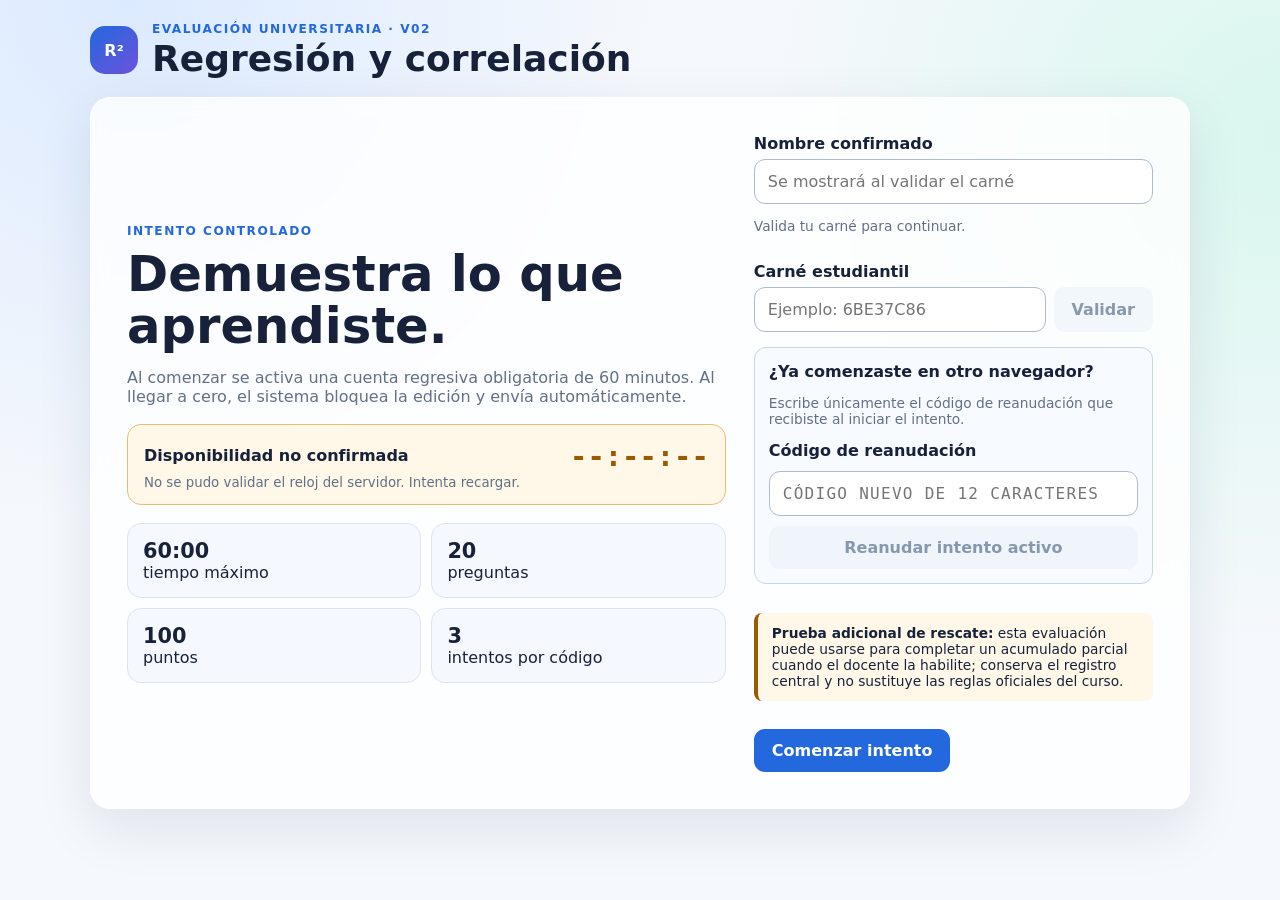
==== index.html @ c5fb9b07 "fix: render graph questions and synchronize navigation" ====
<!doctype html>
<html lang="es">
<head><meta charset="utf-8"><meta name="viewport" content="width=device-width,initial-scale=1"><meta name="color-scheme" content="light"><meta name="robots" content="noindex,nofollow"><title>Quiz · Regresión y correlación</title><link rel="stylesheet" href="css/app.css"><style>.availability{display:grid;grid-template-columns:1fr auto;gap:2px 14px;align-items:center;margin:18px 0;padding:14px 16px;border:1px solid #a9c7ff;border-radius:14px;background:#eef5ff}.availability span{font:800 clamp(1.2rem,4vw,1.8rem) ui-monospace,monospace;color:#2368dc;text-align:right}.availability small{grid-column:1/-1;color:#627087}.availability.closed{border-color:#e6bd73;background:#fff8e8}.availability.closed span{color:#9a5b00}</style></head>
<body><noscript><div class="noscript">La evaluación necesita JavaScript habilitado y conexión a internet.</div></noscript><main class="shell">
<header class="brand"><div class="brand-mark" aria-hidden="true">R²</div><div><p class="eyebrow">Evaluación universitaria · V02</p><h1>Regresión y correlación</h1></div></header>
<section id="startScreen" class="card hero" aria-labelledby="startTitle"><div><p class="eyebrow">Intento controlado</p><h2 id="startTitle">Demuestra lo que aprendiste.</h2><p class="muted">Al comenzar se activa una cuenta regresiva obligatoria de 60 minutos. Al llegar a cero, el sistema bloquea la edición y envía automáticamente.</p><div id="availabilityCard" class="availability" role="status" aria-live="polite"><strong id="availabilityLabel">Consultando disponibilidad</strong><span id="availabilityClock">--:--:--</span><small id="availabilityDetail">La hora se valida contra el servidor.</small></div><div class="facts"><div class="fact"><strong>60:00</strong>tiempo máximo</div><div class="fact"><strong>20</strong>preguntas</div><div class="fact"><strong>100</strong>puntos</div><div class="fact"><strong>3</strong>intentos por código</div></div></div>
<form id="startForm" class="form-grid" novalidate><div><label for="studentName">Nombre confirmado</label><input id="studentName" autocomplete="name" maxlength="120" readonly placeholder="Se mostrará al validar el carné"><p id="identityStatus" class="muted small" aria-live="polite">Valida tu carné para continuar.</p></div><div><label for="accessCode">Carné estudiantil</label><div class="inline-field"><input id="accessCode" autocomplete="one-time-code" autocapitalize="characters" maxlength="8" minlength="8" pattern="[0-9A-Fa-f]{8}" required placeholder="Ejemplo: 6BE37C86" title="Escribe los 8 caracteres de tu carné"><button id="validateCodeBtn" class="btn secondary" type="button">Validar</button></div></div>
<div class="resume-box"><strong>¿Ya comenzaste en otro navegador?</strong><p class="muted small">Escribe únicamente el código de reanudación que recibiste al iniciar el intento.</p><label for="resumeCode">Código de reanudación</label><input id="resumeCode" autocomplete="one-time-code" autocapitalize="characters" maxlength="24" minlength="12" pattern="[A-Fa-f0-9]{12,24}" placeholder="Código nuevo de 12 caracteres"><button id="resumeRemoteBtn" class="btn secondary" type="button">Reanudar intento activo</button></div>
<p class="notice small"><strong>Prueba adicional de rescate:</strong> esta evaluación puede usarse para completar un acumulado parcial cuando el docente la habilite; conserva el registro central y no sustituye las reglas oficiales del curso.</p><div id="configWarning" class="error hidden" role="alert">V02 aún no está conectada a Supabase. Consulta la guía de despliegue.</div><div id="startError" class="error hidden" role="alert"></div><div class="actions"><button id="startBtn" class="btn" type="submit">Comenzar intento</button><button id="resumeBtn" class="btn secondary hidden" type="button">Reanudar intento local</button></div></form></section>
<section id="quizScreen" class="hidden" aria-live="polite"><div class="quizbar no-print"><span id="counter" class="pill">Pregunta 1 de 20</span><div class="progress" aria-label="Progreso" role="progressbar" aria-valuemin="1" aria-valuemax="20" aria-valuenow="1"><span id="progressBar"></span></div><span id="timer" class="pill timer" aria-live="off">60:00</span></div><article class="card quiz-card"><div id="resumeCodeNotice" class="notice hidden" role="status"></div><div id="questionArea"></div><div class="nav-label"><span>Navegación</span><span class="muted small">Los círculos verdes están respondidos</span></div><div id="questionNav" class="question-nav" aria-label="Navegación de preguntas"></div><div class="actions"><button id="prevBtn" class="btn secondary">Anterior</button><button id="nextBtn" class="btn">Siguiente</button><button id="finishBtn" class="btn hidden">Finalizar y enviar</button></div><p id="saveStatus" class="muted small" aria-live="polite"></p><div id="submitError" class="error hidden" role="alert"></div></article></section>
<section id="resultScreen" class="card hidden" aria-labelledby="resultTitle"><p class="eyebrow">Registro confirmado</p><h2 id="resultTitle">Resultado del intento</h2><div id="resultArea"></div><div class="actions no-print"><button class="btn" onclick="window.print()">Imprimir</button><button id="newAttemptBtn" class="btn secondary">Usar otro intento</button></div></section></main>
<script src="js/config.js?v=20260925-05"></script><script src="js/quiz-core.js?v=20260925-05"></script><script src="js/supabase-api.js?v=20260925-05"></script><script src="js/app.js?v=20260925-05"></script></body></html>
---- css/app.css ----
:root{--navy:#12233f;--blue:#2368dc;--teal:#0a8d79;--ink:#17223a;--muted:#627087;--line:#dce4ef;--danger:#b42318;--warning:#9a5b00;--success:#087a55;--shadow:0 18px 55px #182c4b1a;--radius:20px}*{box-sizing:border-box}html{font-family:Inter,ui-sans-serif,system-ui,-apple-system,"Segoe UI",sans-serif;color:var(--ink);background:#f5f8fc}body{margin:0;min-height:100vh;background:radial-gradient(circle at 10% 0,#dceaff 0,transparent 36%),radial-gradient(circle at 100% 15%,#d9f7ee 0,transparent 34%),#f5f8fc}button,input{font:inherit}.shell{width:min(1100px,calc(100% - 28px));margin:auto;padding:22px 0 54px}.brand{display:flex;align-items:center;gap:14px;margin-bottom:18px}.brand-mark{width:48px;height:48px;border-radius:15px;display:grid;place-items:center;background:linear-gradient(140deg,var(--blue),#6e52dd);color:white;font-weight:900}.brand h1{font-size:clamp(1.45rem,4vw,2.25rem);line-height:1.08;margin:0}.eyebrow{font-size:.76rem;letter-spacing:.12em;text-transform:uppercase;font-weight:850;color:var(--blue);margin:0 0 4px}.muted{color:var(--muted)}.card{background:#fffc;border:1px solid #fff;border-radius:var(--radius);box-shadow:var(--shadow);padding:clamp(20px,4vw,36px);backdrop-filter:blur(8px)}.hero{display:grid;grid-template-columns:1.2fr .8fr;gap:28px;align-items:center}.hero h2{font-size:clamp(1.8rem,5vw,3.1rem);line-height:1.05;margin:.2em 0}.facts{display:grid;grid-template-columns:repeat(2,1fr);gap:10px}.fact{background:#f5f8ff;border:1px solid var(--line);border-radius:14px;padding:15px}.fact strong{font-size:1.3rem;display:block}.form-grid{display:grid;gap:15px}label{font-weight:750;display:block;margin-bottom:6px}input{width:100%;border:1px solid #aebbd0;border-radius:11px;padding:12px 13px;background:white;color:var(--ink)}input:focus,button:focus-visible{outline:3px solid #8ab4ff;outline-offset:2px}.btn{border:0;border-radius:11px;padding:12px 18px;font-weight:850;background:var(--blue);color:white;cursor:pointer}.inline-field{display:flex;gap:8px}.inline-field input{flex:1}.inline-field .btn{white-space:nowrap}.btn.secondary{background:#e9effa;color:#17345e}.btn:disabled{opacity:.5;cursor:not-allowed}.actions,.quizbar{display:flex;gap:10px;align-items:center;justify-content:space-between;flex-wrap:wrap}.hidden{display:none!important}.notice{padding:12px 14px;border-left:4px solid var(--warning);background:#fff8e8;border-radius:8px}.error{padding:12px 14px;border-left:4px solid var(--danger);background:#fff0ee;color:#7b241d;border-radius:8px}.success{padding:12px 14px;border-left:4px solid var(--success);background:#e9fbf4;border-radius:8px}.quizbar{position:sticky;top:0;z-index:5;padding:12px 0;background:#f5f8fceb}.pill{display:inline-flex;border-radius:99px;background:#e7efff;color:#16488f;padding:7px 12px;font-weight:850;font-size:.88rem}.timer{font-variant-numeric:tabular-nums}.timer.urgent{background:#fff0ee;color:var(--danger)}.progress{height:10px;min-width:170px;flex:1;background:#dce5f1;border-radius:99px;overflow:hidden}.progress>span{display:block;height:100%;background:linear-gradient(90deg,var(--blue),var(--teal))}.meta{display:flex;gap:8px;flex-wrap:wrap;margin-bottom:16px}.stem{font-size:1.2rem;font-weight:780}.options{display:grid;gap:10px;border:0;padding:0;margin:20px 0}.option{display:flex;gap:12px;align-items:flex-start;border:1px solid var(--line);padding:13px;border-radius:13px;background:#fafcff;font-weight:520}.option input{width:auto;margin-top:4px}.question-nav{display:flex;gap:8px;justify-content:center;flex-wrap:wrap;margin:20px 0}.dot{width:32px;height:32px;border:0;border-radius:50%;background:#e0e7f1;color:#263650;font-weight:800}.dot.done{background:#c7f0e3;color:#075b42}.dot.current{outline:3px solid #75a4f5}.score{font-size:clamp(3rem,12vw,6rem);line-height:1;font-weight:950;color:var(--blue)}.small{font-size:.86rem}.sr-only{position:absolute;width:1px;height:1px;overflow:hidden;clip:rect(0,0,0,0)}.noscript{margin:20px;padding:16px;background:#fff0ee}.resume-box{padding:14px;border:1px solid #c7d5ea;border-radius:12px;background:#f7faff}.resume-box input{font-family:ui-monospace,monospace;letter-spacing:.08em;text-transform:uppercase;margin:5px 0 10px}.resume-box .btn{width:100%}code{font-family:ui-monospace,monospace;letter-spacing:.08em}@media(max-width:760px){.hero{grid-template-columns:1fr}.shell{width:calc(100% - 16px);padding-top:12px}.card{padding:19px}.actions .btn{flex:1}.quizbar .progress{order:3;width:100%}}@media print{.quizbar,.brand{display:none!important}.shell{width:100%}.card{box-shadow:none}}.option:has(input:checked){border-color:var(--blue);background:#edf4ff}.toolbar{display:flex;gap:10px;align-items:center;justify-content:space-between;flex-wrap:wrap}.topic{display:grid;grid-template-columns:minmax(160px,1fr) 2fr auto;gap:10px;align-items:center;margin:12px 0}.bar{height:9px;background:#e1e8f2;border-radius:99px;overflow:hidden}.bar span{display:block;height:100%;background:var(--teal)}table{width:100%;border-collapse:collapse;background:white}th,td{text-align:left;border-bottom:1px solid var(--line);padding:10px;font-size:.91rem;vertical-align:top}th{background:#f1f5fb;position:sticky;top:0}.table-wrap{overflow:auto;max-height:56vh;border:1px solid var(--line);border-radius:13px}.status{font-weight:800}.status.completed{color:var(--success)}.status.exhausted,.status.timed_out{color:var(--warning)}dialog{border:0;border-radius:16px;box-shadow:0 22px 90px #0005;width:min(860px,calc(100% - 24px));max-height:90vh;overflow:auto}dialog::backdrop{background:#12233f99}.detail-grid{display:grid;grid-template-columns:repeat(3,1fr);gap:10px}.detail-grid div{background:#f4f7fb;padding:12px;border-radius:10px;overflow-wrap:anywhere}.btn.ghost{background:transparent;color:var(--ink);border:1px solid var(--line)}.btn.danger{background:#fff0ee;color:var(--danger);border:1px solid #ffc9c4}.spacer{height:12px}
/* Refined quiz navigation and question hierarchy */
.quiz-card{max-width:900px;margin:0 auto;padding:clamp(22px,4vw,42px)}
.question-heading{display:flex;align-items:flex-start;justify-content:space-between;gap:18px;margin:4px 0 10px}
.question-kicker{margin:0 0 7px;color:var(--blue);font-size:.78rem;letter-spacing:.1em;text-transform:uppercase;font-weight:900}
.question-title{margin:0;max-width:760px;font-size:clamp(1.15rem,2.5vw,1.55rem);line-height:1.3;letter-spacing:-.015em}
.question-points{flex:none;border-radius:999px;padding:8px 11px;background:#e7faf3;color:#087a55;font-weight:900;font-size:.82rem;white-space:nowrap}
.nav-label{display:flex;justify-content:space-between;align-items:center;margin-top:26px;margin-bottom:8px;font-size:.78rem;font-weight:850;text-transform:uppercase;letter-spacing:.08em;color:#4b5e78}
.question-nav{display:grid;grid-template-columns:repeat(10,34px);justify-content:center;padding:14px 4px 18px;margin:0 0 22px;border-top:1px solid #edf1f6;border-bottom:1px solid #edf1f6;gap:9px}
.dot{width:34px;height:34px;border:2px solid transparent;background:#edf1f6;color:#44536b;transition:transform .15s,background .15s,box-shadow .15s}.dot:hover{transform:translateY(-2px);background:#dfe8f7}.dot.done{background:#c8f2e4;color:#076247}.dot.current{background:var(--blue);color:#fff;outline:0;box-shadow:0 0 0 4px #dce9ff,0 5px 12px #2368dc33;transform:translateY(-1px)}
.progress{height:12px}.progress>span{transition:width .25s ease}.quizbar{gap:14px}
@media(max-width:760px){.question-heading{display:block}.question-points{display:inline-block;margin-top:12px}.nav-label{align-items:flex-start;gap:8px;flex-direction:column}.question-nav{grid-template-columns:repeat(5,32px);justify-content:center}.quizbar{padding:10px 0}.quiz-card{padding:20px 16px}.dot{width:32px;height:32px}}
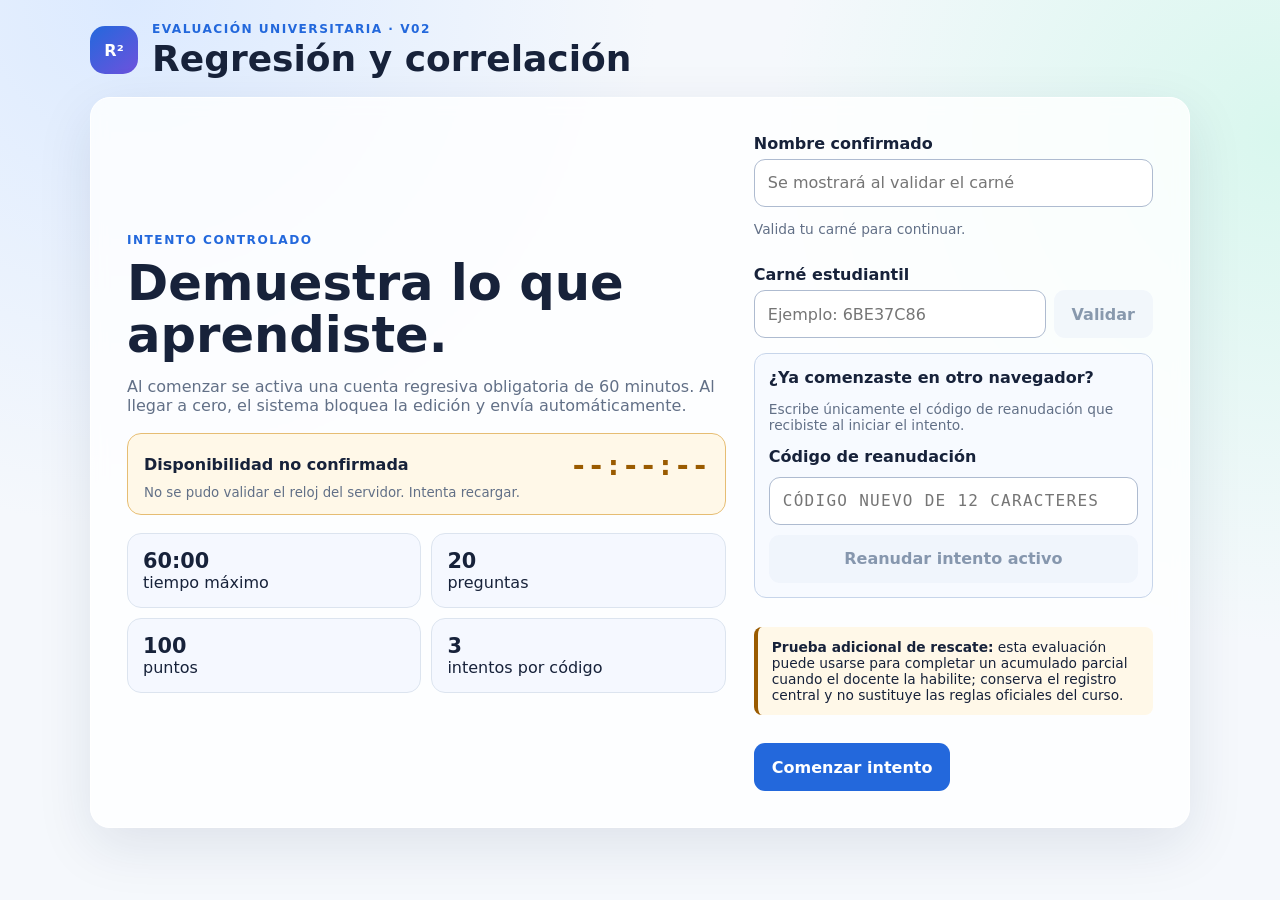
==== commit 8445a2bd: "Improve mobile quiz and interactive graphs" ====
--- a/index.html
+++ b/index.html
@@ -1,12 +1,12 @@
 <!doctype html>
 <html lang="es">
-<head><meta charset="utf-8"><meta name="viewport" content="width=device-width,initial-scale=1"><meta name="color-scheme" content="light"><meta name="robots" content="noindex,nofollow"><title>Quiz · Regresión y correlación</title><link rel="stylesheet" href="css/app.css"><style>.availability{display:grid;grid-template-columns:1fr auto;gap:2px 14px;align-items:center;margin:18px 0;padding:14px 16px;border:1px solid #a9c7ff;border-radius:14px;background:#eef5ff}.availability span{font:800 clamp(1.2rem,4vw,1.8rem) ui-monospace,monospace;color:#2368dc;text-align:right}.availability small{grid-column:1/-1;color:#627087}.availability.closed{border-color:#e6bd73;background:#fff8e8}.availability.closed span{color:#9a5b00}</style></head>
+<head><meta charset="utf-8"><meta name="viewport" content="width=device-width,initial-scale=1,viewport-fit=cover"><meta name="color-scheme" content="light"><meta name="robots" content="noindex,nofollow"><title>Quiz · Regresión y correlación</title><link rel="stylesheet" href="css/app.css?v=20260925-mobile"></head>
 <body><noscript><div class="noscript">La evaluación necesita JavaScript habilitado y conexión a internet.</div></noscript><main class="shell">
 <header class="brand"><div class="brand-mark" aria-hidden="true">R²</div><div><p class="eyebrow">Evaluación universitaria · V02</p><h1>Regresión y correlación</h1></div></header>
 <section id="startScreen" class="card hero" aria-labelledby="startTitle"><div><p class="eyebrow">Intento controlado</p><h2 id="startTitle">Demuestra lo que aprendiste.</h2><p class="muted">Al comenzar se activa una cuenta regresiva obligatoria de 60 minutos. Al llegar a cero, el sistema bloquea la edición y envía automáticamente.</p><div id="availabilityCard" class="availability" role="status" aria-live="polite"><strong id="availabilityLabel">Consultando disponibilidad</strong><span id="availabilityClock">--:--:--</span><small id="availabilityDetail">La hora se valida contra el servidor.</small></div><div class="facts"><div class="fact"><strong>60:00</strong>tiempo máximo</div><div class="fact"><strong>20</strong>preguntas</div><div class="fact"><strong>100</strong>puntos</div><div class="fact"><strong>3</strong>intentos por código</div></div></div>
 <form id="startForm" class="form-grid" novalidate><div><label for="studentName">Nombre confirmado</label><input id="studentName" autocomplete="name" maxlength="120" readonly placeholder="Se mostrará al validar el carné"><p id="identityStatus" class="muted small" aria-live="polite">Valida tu carné para continuar.</p></div><div><label for="accessCode">Carné estudiantil</label><div class="inline-field"><input id="accessCode" autocomplete="one-time-code" autocapitalize="characters" maxlength="8" minlength="8" pattern="[0-9A-Fa-f]{8}" required placeholder="Ejemplo: 6BE37C86" title="Escribe los 8 caracteres de tu carné"><button id="validateCodeBtn" class="btn secondary" type="button">Validar</button></div></div>
 <div class="resume-box"><strong>¿Ya comenzaste en otro navegador?</strong><p class="muted small">Escribe únicamente el código de reanudación que recibiste al iniciar el intento.</p><label for="resumeCode">Código de reanudación</label><input id="resumeCode" autocomplete="one-time-code" autocapitalize="characters" maxlength="24" minlength="12" pattern="[A-Fa-f0-9]{12,24}" placeholder="Código nuevo de 12 caracteres"><button id="resumeRemoteBtn" class="btn secondary" type="button">Reanudar intento activo</button></div>
 <p class="notice small"><strong>Prueba adicional de rescate:</strong> esta evaluación puede usarse para completar un acumulado parcial cuando el docente la habilite; conserva el registro central y no sustituye las reglas oficiales del curso.</p><div id="configWarning" class="error hidden" role="alert">V02 aún no está conectada a Supabase. Consulta la guía de despliegue.</div><div id="startError" class="error hidden" role="alert"></div><div class="actions"><button id="startBtn" class="btn" type="submit">Comenzar intento</button><button id="resumeBtn" class="btn secondary hidden" type="button">Reanudar intento local</button></div></form></section>
-<section id="quizScreen" class="hidden" aria-live="polite"><div class="quizbar no-print"><span id="counter" class="pill">Pregunta 1 de 20</span><div class="progress" aria-label="Progreso" role="progressbar" aria-valuemin="1" aria-valuemax="20" aria-valuenow="1"><span id="progressBar"></span></div><span id="timer" class="pill timer" aria-live="off">60:00</span></div><article class="card quiz-card"><div id="resumeCodeNotice" class="notice hidden" role="status"></div><div id="questionArea"></div><div class="nav-label"><span>Navegación</span><span class="muted small">Los círculos verdes están respondidos</span></div><div id="questionNav" class="question-nav" aria-label="Navegación de preguntas"></div><div class="actions"><button id="prevBtn" class="btn secondary">Anterior</button><button id="nextBtn" class="btn">Siguiente</button><button id="finishBtn" class="btn hidden">Finalizar y enviar</button></div><p id="saveStatus" class="muted small" aria-live="polite"></p><div id="submitError" class="error hidden" role="alert"></div></article></section>
+<section id="quizScreen" class="hidden" aria-live="polite"><div class="quizbar no-print"><span id="counter" class="pill">Pregunta 1 de 20</span><div id="quizProgress" class="progress" aria-label="Progreso del quiz" role="progressbar" aria-valuemin="1" aria-valuemax="20" aria-valuenow="1"><span id="progressBar"></span></div><span id="timer" class="pill timer" aria-label="Tiempo restante" aria-live="off">60:00</span></div><article class="card quiz-card"><div id="resumeCodeNotice" class="resume-notice hidden" role="status"></div><div id="questionArea"></div><div class="nav-label"><span>Ir a una pregunta</span><span class="muted small">Verde: respondida · Azul: actual</span></div><div id="questionNav" class="question-nav" aria-label="Navegación de las 20 preguntas"></div><div class="actions quiz-actions"><button id="prevBtn" class="btn secondary" type="button">Anterior</button><button id="nextBtn" class="btn" type="button">Siguiente</button><button id="finishBtn" class="btn hidden" type="button">Finalizar y enviar</button></div><p id="saveStatus" class="muted small save-status" aria-live="polite"></p><div id="submitError" class="error hidden" role="alert"></div></article></section>
 <section id="resultScreen" class="card hidden" aria-labelledby="resultTitle"><p class="eyebrow">Registro confirmado</p><h2 id="resultTitle">Resultado del intento</h2><div id="resultArea"></div><div class="actions no-print"><button class="btn" onclick="window.print()">Imprimir</button><button id="newAttemptBtn" class="btn secondary">Usar otro intento</button></div></section></main>
-<script src="js/config.js?v=20260925-05"></script><script src="js/quiz-core.js?v=20260925-05"></script><script src="js/supabase-api.js?v=20260925-05"></script><script src="js/app.js?v=20260925-05"></script></body></html>
+<script src="js/config.js?v=20260925-mobile"></script><script src="js/quiz-core.js?v=20260925-mobile"></script><script src="js/supabase-api.js?v=20260925-mobile"></script><script src="js/app.js?v=20260925-mobile"></script></body></html>
--- a/css/app.css
+++ b/css/app.css
@@ -9,4 +9,18 @@
 .question-nav{display:grid;grid-template-columns:repeat(10,34px);justify-content:center;padding:14px 4px 18px;margin:0 0 22px;border-top:1px solid #edf1f6;border-bottom:1px solid #edf1f6;gap:9px}
 .dot{width:34px;height:34px;border:2px solid transparent;background:#edf1f6;color:#44536b;transition:transform .15s,background .15s,box-shadow .15s}.dot:hover{transform:translateY(-2px);background:#dfe8f7}.dot.done{background:#c8f2e4;color:#076247}.dot.current{background:var(--blue);color:#fff;outline:0;box-shadow:0 0 0 4px #dce9ff,0 5px 12px #2368dc33;transform:translateY(-1px)}
 .progress{height:12px}.progress>span{transition:width .25s ease}.quizbar{gap:14px}
-@media(max-width:760px){.question-heading{display:block}.question-points{display:inline-block;margin-top:12px}.nav-label{align-items:flex-start;gap:8px;flex-direction:column}.question-nav{grid-template-columns:repeat(5,32px);justify-content:center}.quizbar{padding:10px 0}.quiz-card{padding:20px 16px}.dot{width:32px;height:32px}}
+@media(max-width:760px){.question-heading{display:block}.question-points{display:inline-block;margin-top:12px}.nav-label{align-items:flex-start;gap:8px;flex-direction:column}.question-nav{grid-template-columns:repeat(5,44px);justify-content:center}.quizbar{padding:10px 0}.quiz-card{padding:20px 16px}.dot{width:44px;height:44px}}
+
+/* Auditoría mobile-first 2026-09-25 */
+html{overflow-x:hidden;-webkit-text-size-adjust:100%}body{overflow-x:hidden}.shell{padding-left:env(safe-area-inset-left);padding-right:env(safe-area-inset-right)}
+button,.btn,input{min-height:48px}.btn{display:inline-flex;align-items:center;justify-content:center;line-height:1.2;touch-action:manipulation}.btn.small{min-height:44px;padding:9px 13px}.dot{width:44px;height:44px;min-width:44px;touch-action:manipulation}
+.availability{display:grid;grid-template-columns:minmax(0,1fr) auto;gap:3px 12px;align-items:center;margin:18px 0;padding:14px 16px;border:1px solid #a9c7ff;border-radius:14px;background:#eef5ff}.availability span{font:800 clamp(1.1rem,4vw,1.8rem) ui-monospace,monospace;color:var(--blue);text-align:right}.availability small{grid-column:1/-1;color:var(--muted)}.availability.closed{border-color:#e6bd73;background:#fff8e8}.availability.closed span{color:var(--warning)}
+.quizbar{max-width:900px;margin:0 auto;min-height:64px}.quizbar .pill{min-height:38px;align-items:center}.quiz-card{overflow:hidden}.question-title{overflow-wrap:anywhere}.meta{margin:14px 0 4px}.options{gap:12px;margin:18px 0 24px}.option{position:relative;min-height:56px;align-items:center;padding:14px 15px;cursor:pointer;touch-action:manipulation}.option input{flex:0 0 22px;width:22px;height:22px;min-height:22px;margin:0;accent-color:var(--blue)}.option span{line-height:1.35}.option:active{background:#edf4ff}
+.nav-label{margin-top:24px}.question-nav{grid-template-columns:repeat(10,44px);gap:8px;padding:14px 4px 18px}.quiz-actions{gap:12px}.quiz-actions .btn{min-width:132px}.save-status{min-height:1.25em;margin-bottom:0}
+.resume-notice{margin:0 0 18px;padding:9px 10px;border:1px solid #d7e2f2;border-radius:12px;background:#f6f9fd;color:#34445d}.resume-main{display:grid;grid-template-columns:minmax(0,1fr) auto auto;gap:8px;align-items:center}.resume-main code{font-size:.82rem;font-weight:800;letter-spacing:.05em;overflow-wrap:anywhere}.resume-help{font-size:.78rem;color:var(--muted)}
+.quiz-graph{width:100%;margin:18px 0 22px;padding:12px;border:1px solid #d7e2f2;border-radius:16px;background:#f8fbff}.svgbox{width:100%;aspect-ratio:520/300;min-width:0;border-radius:10px;overflow:hidden;background:#fff}.svgbox svg{display:block;width:100%;height:100%;max-width:100%}.grid-lines{stroke:#dce4ef;stroke-width:1}.axes{stroke:#26364d;stroke-width:2}.tick-labels{fill:#52627a;font-size:12px;text-anchor:middle}.tick-labels text:nth-last-child(-n+4){text-anchor:end}.axis-label{fill:#26364d;font-size:14px;font-weight:800}.fit-line{stroke:#155eef;stroke-width:4;stroke-linecap:round}.data-point{fill:#0b8f70;stroke:#fff;stroke-width:2}.quiz-graph figcaption{margin:8px 2px 14px;color:#34445d;font-size:.88rem;line-height:1.4}.graph-controls{display:grid;grid-template-columns:1fr 1fr;gap:12px}.graph-control{min-width:0;padding:10px 12px;border:1px solid var(--line);border-radius:12px;background:#fff}.control-label{display:flex;align-items:center;justify-content:space-between;gap:12px}.control-label label{margin:0;font-size:.9rem}.control-label output{min-width:3.2rem;padding:4px 7px;border-radius:8px;background:#e7efff;color:#16488f;text-align:center;font:800 .9rem ui-monospace,monospace}.graph-control input[type=range]{display:block;width:100%;height:44px;min-height:44px;margin:4px 0 0;padding:0;background:transparent;accent-color:var(--blue);cursor:pointer;touch-action:pan-y}.graph-control input[type=range]::-webkit-slider-thumb{width:24px;height:24px}.hint{margin:8px 2px 0;color:var(--muted);font-size:.78rem;line-height:1.35}
+@media(max-width:760px){.shell{width:100%;padding:10px 8px calc(36px + env(safe-area-inset-bottom))}.brand{margin:0 4px 14px;gap:10px}.brand-mark{width:44px;height:44px;border-radius:13px}.brand h1{font-size:clamp(1.25rem,6vw,1.7rem)}.brand .eyebrow{font-size:.68rem}.card{border-radius:18px;box-shadow:0 12px 34px #182c4b16}.quizbar{display:grid;grid-template-columns:minmax(0,1fr) auto;gap:8px 10px;padding:8px 4px 10px;background:#f5f8fcf2;backdrop-filter:blur(8px)}.quizbar .progress{grid-column:1/-1;grid-row:2;width:100%;min-width:0;height:9px;order:initial}.quizbar .timer{justify-self:end}.quiz-card{padding:18px 16px}.question-heading{margin-top:0}.question-title{font-size:1.12rem;line-height:1.35}.question-points{margin-top:10px;padding:6px 10px}.meta{gap:6px}.meta .pill{font-size:.78rem;padding:6px 10px}.question-nav{grid-template-columns:repeat(5,44px);gap:8px;justify-content:center}.quiz-actions{display:grid;grid-template-columns:1fr 1fr}.quiz-actions .btn{width:100%;min-width:0}.quiz-actions .btn:only-child,.quiz-actions #finishBtn:not(.hidden){grid-column:auto}.graph-controls{grid-template-columns:1fr}.resume-main{grid-template-columns:minmax(0,1fr) auto}.resume-main>span{grid-column:1/-1}.resume-help{display:inline}.resume-main .btn{min-width:72px}.availability{grid-template-columns:1fr;padding:12px}.availability span{text-align:left}.inline-field{display:grid;grid-template-columns:minmax(0,1fr) auto}.inline-field .btn{padding-inline:14px}.facts{gap:8px}.fact{padding:12px}.hero{gap:20px}}
+@media(max-width:359px){.shell{padding-left:6px;padding-right:6px}.quiz-card{padding:16px 12px}.question-nav{gap:6px}.nav-label .small{font-size:.76rem}.quiz-graph{padding:8px}.resume-help{display:none}.inline-field{grid-template-columns:1fr}.inline-field .btn{width:100%}.actions{display:grid;grid-template-columns:1fr}.actions .btn{width:100%}.quiz-actions{grid-template-columns:1fr 1fr}.quiz-actions .btn{width:auto}.availability{overflow-wrap:anywhere}}
+@media(hover:hover){.option:hover{border-color:#9db9e9;background:#f3f7ff}}
+@media(prefers-reduced-motion:reduce){*,*::before,*::after{scroll-behavior:auto!important;transition:none!important}}
+@media print{.resume-notice{display:none!important}}
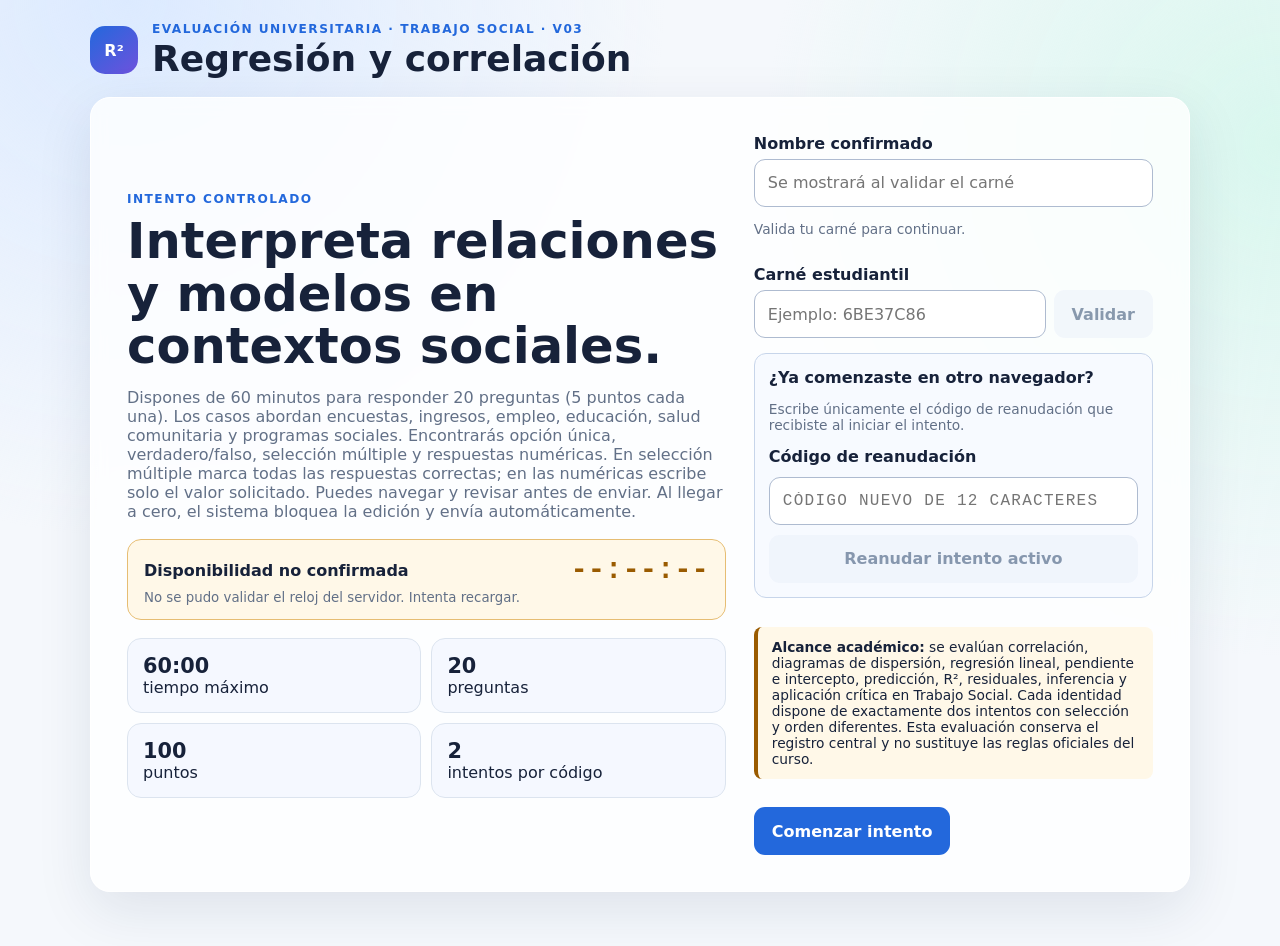
==== commit 1bbe486f: "Actualizar V03: regresion y correlacion, dos intentos" ====
--- a/index.html
+++ b/index.html
@@ -1,12 +1,12 @@
 <!doctype html>
 <html lang="es">
-<head><meta charset="utf-8"><meta name="viewport" content="width=device-width,initial-scale=1,viewport-fit=cover"><meta name="color-scheme" content="light"><meta name="robots" content="noindex,nofollow"><title>Quiz · Regresión y correlación</title><link rel="stylesheet" href="css/app.css?v=20260925-mobile"></head>
+<head><meta charset="utf-8"><meta name="viewport" content="width=device-width,initial-scale=1,viewport-fit=cover"><meta name="color-scheme" content="light"><meta name="robots" content="noindex,nofollow"><title>Quiz · Regresión y correlación para Trabajo Social</title><link rel="stylesheet" href="css/app.css?v=20260928-regresion-v03"></head>
 <body><noscript><div class="noscript">La evaluación necesita JavaScript habilitado y conexión a internet.</div></noscript><main class="shell">
-<header class="brand"><div class="brand-mark" aria-hidden="true">R²</div><div><p class="eyebrow">Evaluación universitaria · V02</p><h1>Regresión y correlación</h1></div></header>
-<section id="startScreen" class="card hero" aria-labelledby="startTitle"><div><p class="eyebrow">Intento controlado</p><h2 id="startTitle">Demuestra lo que aprendiste.</h2><p class="muted">Al comenzar se activa una cuenta regresiva obligatoria de 60 minutos. Al llegar a cero, el sistema bloquea la edición y envía automáticamente.</p><div id="availabilityCard" class="availability" role="status" aria-live="polite"><strong id="availabilityLabel">Consultando disponibilidad</strong><span id="availabilityClock">--:--:--</span><small id="availabilityDetail">La hora se valida contra el servidor.</small></div><div class="facts"><div class="fact"><strong>60:00</strong>tiempo máximo</div><div class="fact"><strong>20</strong>preguntas</div><div class="fact"><strong>100</strong>puntos</div><div class="fact"><strong>3</strong>intentos por código</div></div></div>
-<form id="startForm" class="form-grid" novalidate><div><label for="studentName">Nombre confirmado</label><input id="studentName" autocomplete="name" maxlength="120" readonly placeholder="Se mostrará al validar el carné"><p id="identityStatus" class="muted small" aria-live="polite">Valida tu carné para continuar.</p></div><div><label for="accessCode">Carné estudiantil</label><div class="inline-field"><input id="accessCode" autocomplete="one-time-code" autocapitalize="characters" maxlength="8" minlength="8" pattern="[0-9A-Fa-f]{8}" required placeholder="Ejemplo: 6BE37C86" title="Escribe los 8 caracteres de tu carné"><button id="validateCodeBtn" class="btn secondary" type="button">Validar</button></div></div>
+<header class="brand"><div class="brand-mark" aria-hidden="true">R²</div><div><p class="eyebrow">Evaluación universitaria · Trabajo Social · V03</p><h1>Regresión y correlación</h1></div></header>
+<section id="startScreen" class="card hero" aria-labelledby="startTitle"><div><p class="eyebrow">Intento controlado</p><h2 id="startTitle">Interpreta relaciones y modelos en contextos sociales.</h2><p class="muted">Dispones de 60 minutos para responder 20 preguntas (5 puntos cada una). Los casos abordan encuestas, ingresos, empleo, educación, salud comunitaria y programas sociales. Encontrarás opción única, verdadero/falso, selección múltiple y respuestas numéricas. En selección múltiple marca todas las respuestas correctas; en las numéricas escribe solo el valor solicitado. Puedes navegar y revisar antes de enviar. Al llegar a cero, el sistema bloquea la edición y envía automáticamente.</p><div id="availabilityCard" class="availability" role="status" aria-live="polite"><strong id="availabilityLabel">Consultando disponibilidad</strong><span id="availabilityClock">--:--:--</span><small id="availabilityDetail">La hora se valida contra el servidor.</small></div><div class="facts"><div class="fact"><strong>60:00</strong>tiempo máximo</div><div class="fact"><strong>20</strong>preguntas</div><div class="fact"><strong>100</strong>puntos</div><div class="fact"><strong>2</strong>intentos por código</div></div></div>
+<form id="startForm" class="form-grid" novalidate><div><label for="studentName">Nombre confirmado</label><input id="studentName" autocomplete="name" maxlength="120" readonly placeholder="Se mostrará al validar el carné"><p id="identityStatus" class="muted small" aria-live="polite">Valida tu carné para continuar.</p></div><div><label for="accessCode">Carné estudiantil</label><div class="inline-field"><input id="accessCode" autocomplete="one-time-code" autocapitalize="characters" maxlength="18" minlength="8" pattern="(?:[0-9A-Za-z]{8}|[0-9A-Za-z]{3}-[0-9A-Za-z]{4}-[0-9A-Za-z]{4}-[0-9A-Za-z]{4})" required placeholder="Ejemplo: 6BE37C86" title="Escribe tu carné de 8 caracteres o el código técnico autorizado"><button id="validateCodeBtn" class="btn secondary" type="button">Validar</button></div></div>
 <div class="resume-box"><strong>¿Ya comenzaste en otro navegador?</strong><p class="muted small">Escribe únicamente el código de reanudación que recibiste al iniciar el intento.</p><label for="resumeCode">Código de reanudación</label><input id="resumeCode" autocomplete="one-time-code" autocapitalize="characters" maxlength="24" minlength="12" pattern="[A-Fa-f0-9]{12,24}" placeholder="Código nuevo de 12 caracteres"><button id="resumeRemoteBtn" class="btn secondary" type="button">Reanudar intento activo</button></div>
-<p class="notice small"><strong>Prueba adicional de rescate:</strong> esta evaluación puede usarse para completar un acumulado parcial cuando el docente la habilite; conserva el registro central y no sustituye las reglas oficiales del curso.</p><div id="configWarning" class="error hidden" role="alert">V02 aún no está conectada a Supabase. Consulta la guía de despliegue.</div><div id="startError" class="error hidden" role="alert"></div><div class="actions"><button id="startBtn" class="btn" type="submit">Comenzar intento</button><button id="resumeBtn" class="btn secondary hidden" type="button">Reanudar intento local</button></div></form></section>
+<p class="notice small"><strong>Alcance académico:</strong> se evalúan correlación, diagramas de dispersión, regresión lineal, pendiente e intercepto, predicción, R², residuales, inferencia y aplicación crítica en Trabajo Social. Cada identidad dispone de exactamente dos intentos con selección y orden diferentes. Esta evaluación conserva el registro central y no sustituye las reglas oficiales del curso.</p><div id="configWarning" class="error hidden" role="alert">V02 aún no está conectada a Supabase. Consulta la guía de despliegue.</div><div id="startError" class="error hidden" role="alert"></div><div class="actions"><button id="startBtn" class="btn" type="submit">Comenzar intento</button><button id="resumeBtn" class="btn secondary hidden" type="button">Reanudar intento local</button></div></form></section>
 <section id="quizScreen" class="hidden" aria-live="polite"><div class="quizbar no-print"><span id="counter" class="pill">Pregunta 1 de 20</span><div id="quizProgress" class="progress" aria-label="Progreso del quiz" role="progressbar" aria-valuemin="1" aria-valuemax="20" aria-valuenow="1"><span id="progressBar"></span></div><span id="timer" class="pill timer" aria-label="Tiempo restante" aria-live="off">60:00</span></div><article class="card quiz-card"><div id="resumeCodeNotice" class="resume-notice hidden" role="status"></div><div id="questionArea"></div><div class="nav-label"><span>Ir a una pregunta</span><span class="muted small">Verde: respondida · Azul: actual</span></div><div id="questionNav" class="question-nav" aria-label="Navegación de las 20 preguntas"></div><div class="actions quiz-actions"><button id="prevBtn" class="btn secondary" type="button">Anterior</button><button id="nextBtn" class="btn" type="button">Siguiente</button><button id="finishBtn" class="btn hidden" type="button">Finalizar y enviar</button></div><p id="saveStatus" class="muted small save-status" aria-live="polite"></p><div id="submitError" class="error hidden" role="alert"></div></article></section>
 <section id="resultScreen" class="card hidden" aria-labelledby="resultTitle"><p class="eyebrow">Registro confirmado</p><h2 id="resultTitle">Resultado del intento</h2><div id="resultArea"></div><div class="actions no-print"><button class="btn" onclick="window.print()">Imprimir</button><button id="newAttemptBtn" class="btn secondary">Usar otro intento</button></div></section></main>
-<script src="js/config.js?v=20260925-mobile"></script><script src="js/quiz-core.js?v=20260925-mobile"></script><script src="js/supabase-api.js?v=20260925-mobile"></script><script src="js/app.js?v=20260925-mobile"></script></body></html>
+<script src="js/config.js?v=20260928-regresion-v03"></script><script src="js/quiz-core.js?v=20260928-regresion-v03"></script><script src="js/supabase-api.js?v=20260928-regresion-v03"></script><script src="js/app.js?v=20260928-regresion-v03"></script></body></html>
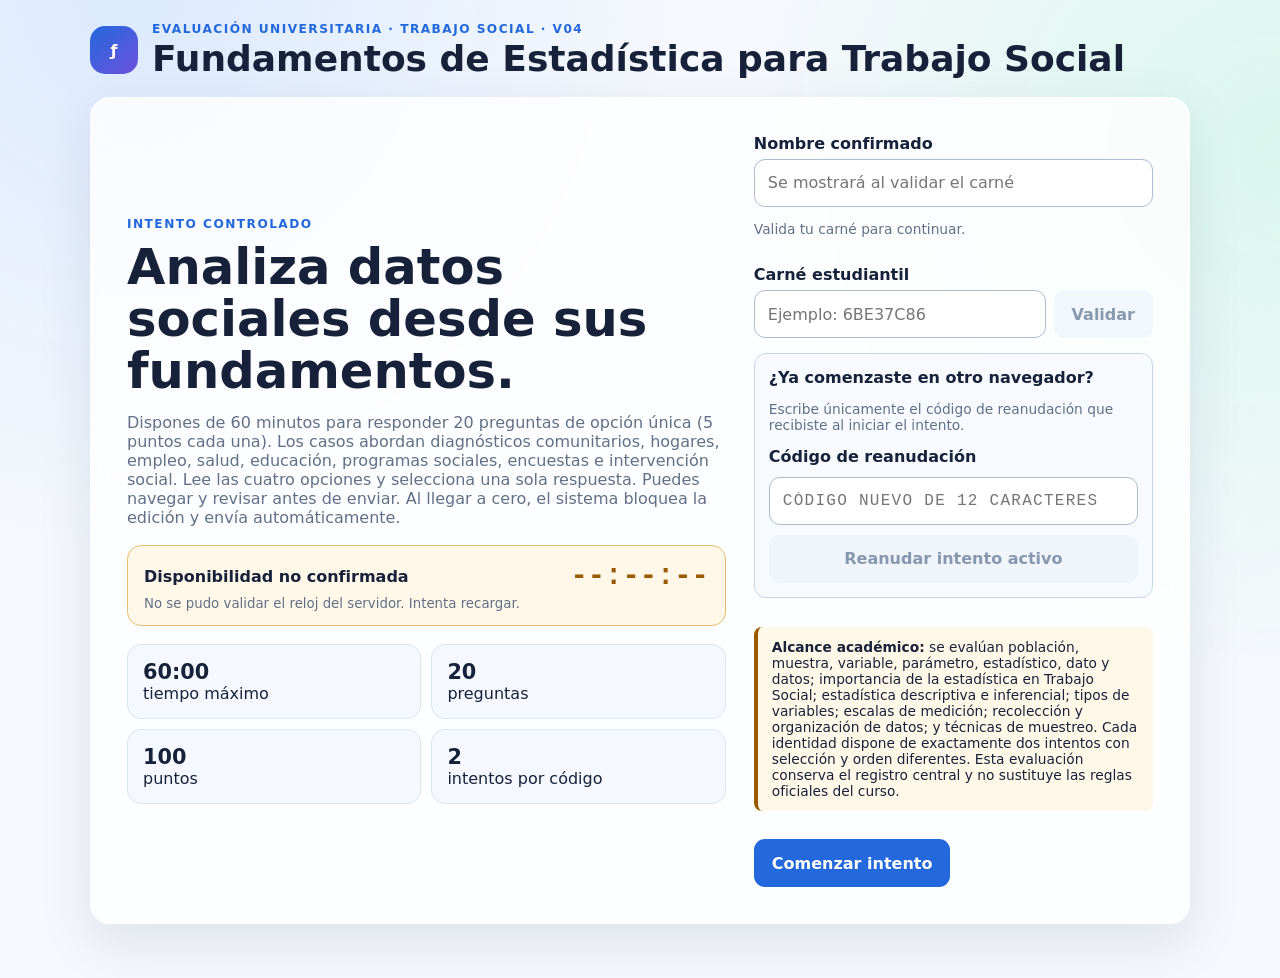
==== commit 1369f8cb: "Actualizar V04: Fundamentos de Estadistica para Trabajo Social, banco de 112 preguntas y dos intento" ====
--- a/index.html
+++ b/index.html
@@ -1,12 +1,12 @@
 <!doctype html>
 <html lang="es">
-<head><meta charset="utf-8"><meta name="viewport" content="width=device-width,initial-scale=1,viewport-fit=cover"><meta name="color-scheme" content="light"><meta name="robots" content="noindex,nofollow"><title>Quiz · Regresión y correlación para Trabajo Social</title><link rel="stylesheet" href="css/app.css?v=20260928-regresion-v03"></head>
+<head><meta charset="utf-8"><meta name="viewport" content="width=device-width,initial-scale=1,viewport-fit=cover"><meta name="color-scheme" content="light"><meta name="robots" content="noindex,nofollow"><meta name="description" content="Evaluación de Fundamentos de Estadística para Trabajo Social"><title>Fundamentos de Estadística para Trabajo Social</title><link rel="stylesheet" href="css/app.css?v=20260928-fundamentos-v04"></head>
 <body><noscript><div class="noscript">La evaluación necesita JavaScript habilitado y conexión a internet.</div></noscript><main class="shell">
-<header class="brand"><div class="brand-mark" aria-hidden="true">R²</div><div><p class="eyebrow">Evaluación universitaria · Trabajo Social · V03</p><h1>Regresión y correlación</h1></div></header>
-<section id="startScreen" class="card hero" aria-labelledby="startTitle"><div><p class="eyebrow">Intento controlado</p><h2 id="startTitle">Interpreta relaciones y modelos en contextos sociales.</h2><p class="muted">Dispones de 60 minutos para responder 20 preguntas (5 puntos cada una). Los casos abordan encuestas, ingresos, empleo, educación, salud comunitaria y programas sociales. Encontrarás opción única, verdadero/falso, selección múltiple y respuestas numéricas. En selección múltiple marca todas las respuestas correctas; en las numéricas escribe solo el valor solicitado. Puedes navegar y revisar antes de enviar. Al llegar a cero, el sistema bloquea la edición y envía automáticamente.</p><div id="availabilityCard" class="availability" role="status" aria-live="polite"><strong id="availabilityLabel">Consultando disponibilidad</strong><span id="availabilityClock">--:--:--</span><small id="availabilityDetail">La hora se valida contra el servidor.</small></div><div class="facts"><div class="fact"><strong>60:00</strong>tiempo máximo</div><div class="fact"><strong>20</strong>preguntas</div><div class="fact"><strong>100</strong>puntos</div><div class="fact"><strong>2</strong>intentos por código</div></div></div>
+<header class="brand"><div class="brand-mark" aria-hidden="true">ƒ</div><div><p class="eyebrow">Evaluación universitaria · Trabajo Social · V04</p><h1>Fundamentos de Estadística para Trabajo Social</h1></div></header>
+<section id="startScreen" class="card hero" aria-labelledby="startTitle"><div><p class="eyebrow">Intento controlado</p><h2 id="startTitle">Analiza datos sociales desde sus fundamentos.</h2><p class="muted">Dispones de 60 minutos para responder 20 preguntas de opción única (5 puntos cada una). Los casos abordan diagnósticos comunitarios, hogares, empleo, salud, educación, programas sociales, encuestas e intervención social. Lee las cuatro opciones y selecciona una sola respuesta. Puedes navegar y revisar antes de enviar. Al llegar a cero, el sistema bloquea la edición y envía automáticamente.</p><div id="availabilityCard" class="availability" role="status" aria-live="polite"><strong id="availabilityLabel">Consultando disponibilidad</strong><span id="availabilityClock">--:--:--</span><small id="availabilityDetail">La hora se valida contra el servidor.</small></div><div class="facts"><div class="fact"><strong>60:00</strong>tiempo máximo</div><div class="fact"><strong>20</strong>preguntas</div><div class="fact"><strong>100</strong>puntos</div><div class="fact"><strong>2</strong>intentos por código</div></div></div>
 <form id="startForm" class="form-grid" novalidate><div><label for="studentName">Nombre confirmado</label><input id="studentName" autocomplete="name" maxlength="120" readonly placeholder="Se mostrará al validar el carné"><p id="identityStatus" class="muted small" aria-live="polite">Valida tu carné para continuar.</p></div><div><label for="accessCode">Carné estudiantil</label><div class="inline-field"><input id="accessCode" autocomplete="one-time-code" autocapitalize="characters" maxlength="18" minlength="8" pattern="(?:[0-9A-Za-z]{8}|[0-9A-Za-z]{3}-[0-9A-Za-z]{4}-[0-9A-Za-z]{4}-[0-9A-Za-z]{4})" required placeholder="Ejemplo: 6BE37C86" title="Escribe tu carné de 8 caracteres o el código técnico autorizado"><button id="validateCodeBtn" class="btn secondary" type="button">Validar</button></div></div>
 <div class="resume-box"><strong>¿Ya comenzaste en otro navegador?</strong><p class="muted small">Escribe únicamente el código de reanudación que recibiste al iniciar el intento.</p><label for="resumeCode">Código de reanudación</label><input id="resumeCode" autocomplete="one-time-code" autocapitalize="characters" maxlength="24" minlength="12" pattern="[A-Fa-f0-9]{12,24}" placeholder="Código nuevo de 12 caracteres"><button id="resumeRemoteBtn" class="btn secondary" type="button">Reanudar intento activo</button></div>
-<p class="notice small"><strong>Alcance académico:</strong> se evalúan correlación, diagramas de dispersión, regresión lineal, pendiente e intercepto, predicción, R², residuales, inferencia y aplicación crítica en Trabajo Social. Cada identidad dispone de exactamente dos intentos con selección y orden diferentes. Esta evaluación conserva el registro central y no sustituye las reglas oficiales del curso.</p><div id="configWarning" class="error hidden" role="alert">V02 aún no está conectada a Supabase. Consulta la guía de despliegue.</div><div id="startError" class="error hidden" role="alert"></div><div class="actions"><button id="startBtn" class="btn" type="submit">Comenzar intento</button><button id="resumeBtn" class="btn secondary hidden" type="button">Reanudar intento local</button></div></form></section>
+<p class="notice small"><strong>Alcance académico:</strong> se evalúan población, muestra, variable, parámetro, estadístico, dato y datos; importancia de la estadística en Trabajo Social; estadística descriptiva e inferencial; tipos de variables; escalas de medición; recolección y organización de datos; y técnicas de muestreo. Cada identidad dispone de exactamente dos intentos con selección y orden diferentes. Esta evaluación conserva el registro central y no sustituye las reglas oficiales del curso.</p><div id="configWarning" class="error hidden" role="alert">La evaluación aún no está conectada a Supabase. Consulta la guía de despliegue.</div><div id="startError" class="error hidden" role="alert"></div><div class="actions"><button id="startBtn" class="btn" type="submit">Comenzar intento</button><button id="resumeBtn" class="btn secondary hidden" type="button">Reanudar intento local</button></div></form></section>
 <section id="quizScreen" class="hidden" aria-live="polite"><div class="quizbar no-print"><span id="counter" class="pill">Pregunta 1 de 20</span><div id="quizProgress" class="progress" aria-label="Progreso del quiz" role="progressbar" aria-valuemin="1" aria-valuemax="20" aria-valuenow="1"><span id="progressBar"></span></div><span id="timer" class="pill timer" aria-label="Tiempo restante" aria-live="off">60:00</span></div><article class="card quiz-card"><div id="resumeCodeNotice" class="resume-notice hidden" role="status"></div><div id="questionArea"></div><div class="nav-label"><span>Ir a una pregunta</span><span class="muted small">Verde: respondida · Azul: actual</span></div><div id="questionNav" class="question-nav" aria-label="Navegación de las 20 preguntas"></div><div class="actions quiz-actions"><button id="prevBtn" class="btn secondary" type="button">Anterior</button><button id="nextBtn" class="btn" type="button">Siguiente</button><button id="finishBtn" class="btn hidden" type="button">Finalizar y enviar</button></div><p id="saveStatus" class="muted small save-status" aria-live="polite"></p><div id="submitError" class="error hidden" role="alert"></div></article></section>
 <section id="resultScreen" class="card hidden" aria-labelledby="resultTitle"><p class="eyebrow">Registro confirmado</p><h2 id="resultTitle">Resultado del intento</h2><div id="resultArea"></div><div class="actions no-print"><button class="btn" onclick="window.print()">Imprimir</button><button id="newAttemptBtn" class="btn secondary">Usar otro intento</button></div></section></main>
-<script src="js/config.js?v=20260928-regresion-v03"></script><script src="js/quiz-core.js?v=20260928-regresion-v03"></script><script src="js/supabase-api.js?v=20260928-regresion-v03"></script><script src="js/app.js?v=20260928-regresion-v03"></script></body></html>
+<script src="js/config.js?v=20260928-fundamentos-v04"></script><script src="js/quiz-core.js?v=20260928-fundamentos-v04"></script><script src="js/supabase-api.js?v=20260928-fundamentos-v04"></script><script src="js/app.js?v=20260928-fundamentos-v04"></script></body></html>
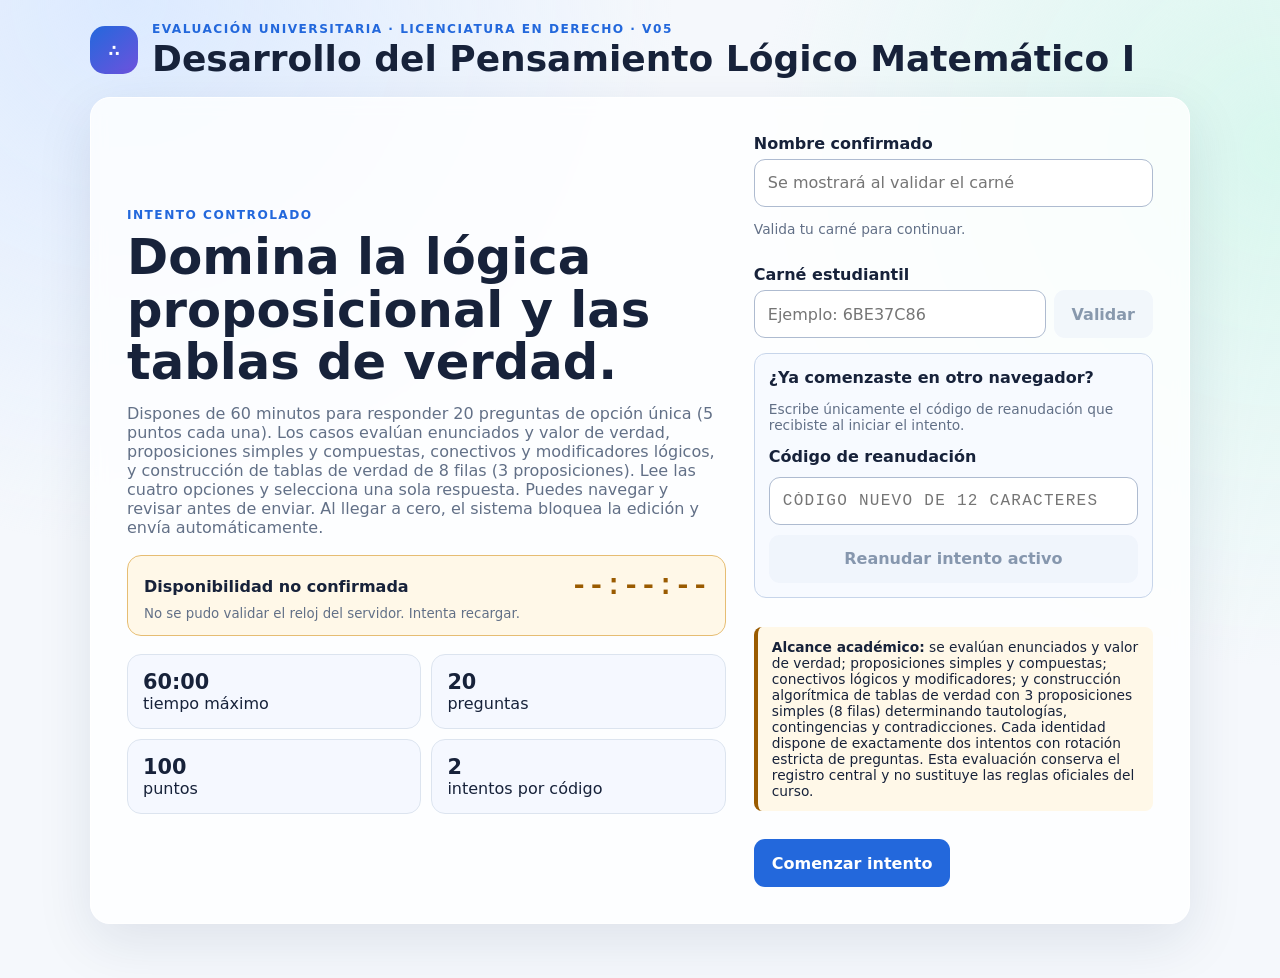
==== commit 18dd3d55: "Publicar V05: Pensamiento Lógico Matemático I (Tablas de verdad 8 filas, 4 ejes)" ====
--- a/index.html
+++ b/index.html
@@ -1,12 +1,12 @@
 <!doctype html>
 <html lang="es">
-<head><meta charset="utf-8"><meta name="viewport" content="width=device-width,initial-scale=1,viewport-fit=cover"><meta name="color-scheme" content="light"><meta name="robots" content="noindex,nofollow"><meta name="description" content="Evaluación de Fundamentos de Estadística para Trabajo Social"><title>Fundamentos de Estadística para Trabajo Social</title><link rel="stylesheet" href="css/app.css?v=20260928-fundamentos-v04"></head>
+<head><meta charset="utf-8"><meta name="viewport" content="width=device-width,initial-scale=1,viewport-fit=cover"><meta name="color-scheme" content="light"><meta name="robots" content="noindex,nofollow"><meta name="description" content="Evaluación de Desarrollo del Pensamiento Lógico Matemático I para Licenciatura en Derecho"><title>Desarrollo del Pensamiento Lógico Matemático I</title><link rel="stylesheet" href="css/app.css?v=20260929-logica-v05"></head>
 <body><noscript><div class="noscript">La evaluación necesita JavaScript habilitado y conexión a internet.</div></noscript><main class="shell">
-<header class="brand"><div class="brand-mark" aria-hidden="true">ƒ</div><div><p class="eyebrow">Evaluación universitaria · Trabajo Social · V04</p><h1>Fundamentos de Estadística para Trabajo Social</h1></div></header>
-<section id="startScreen" class="card hero" aria-labelledby="startTitle"><div><p class="eyebrow">Intento controlado</p><h2 id="startTitle">Analiza datos sociales desde sus fundamentos.</h2><p class="muted">Dispones de 60 minutos para responder 20 preguntas de opción única (5 puntos cada una). Los casos abordan diagnósticos comunitarios, hogares, empleo, salud, educación, programas sociales, encuestas e intervención social. Lee las cuatro opciones y selecciona una sola respuesta. Puedes navegar y revisar antes de enviar. Al llegar a cero, el sistema bloquea la edición y envía automáticamente.</p><div id="availabilityCard" class="availability" role="status" aria-live="polite"><strong id="availabilityLabel">Consultando disponibilidad</strong><span id="availabilityClock">--:--:--</span><small id="availabilityDetail">La hora se valida contra el servidor.</small></div><div class="facts"><div class="fact"><strong>60:00</strong>tiempo máximo</div><div class="fact"><strong>20</strong>preguntas</div><div class="fact"><strong>100</strong>puntos</div><div class="fact"><strong>2</strong>intentos por código</div></div></div>
+<header class="brand"><div class="brand-mark" aria-hidden="true">∴</div><div><p class="eyebrow">Evaluación universitaria · Licenciatura en Derecho · V05</p><h1>Desarrollo del Pensamiento Lógico Matemático I</h1></div></header>
+<section id="startScreen" class="card hero" aria-labelledby="startTitle"><div><p class="eyebrow">Intento controlado</p><h2 id="startTitle">Domina la lógica proposicional y las tablas de verdad.</h2><p class="muted">Dispones de 60 minutos para responder 20 preguntas de opción única (5 puntos cada una). Los casos evalúan enunciados y valor de verdad, proposiciones simples y compuestas, conectivos y modificadores lógicos, y construcción de tablas de verdad de 8 filas (3 proposiciones). Lee las cuatro opciones y selecciona una sola respuesta. Puedes navegar y revisar antes de enviar. Al llegar a cero, el sistema bloquea la edición y envía automáticamente.</p><div id="availabilityCard" class="availability" role="status" aria-live="polite"><strong id="availabilityLabel">Consultando disponibilidad</strong><span id="availabilityClock">--:--:--</span><small id="availabilityDetail">La hora se valida contra el servidor.</small></div><div class="facts"><div class="fact"><strong>60:00</strong>tiempo máximo</div><div class="fact"><strong>20</strong>preguntas</div><div class="fact"><strong>100</strong>puntos</div><div class="fact"><strong>2</strong>intentos por código</div></div></div>
 <form id="startForm" class="form-grid" novalidate><div><label for="studentName">Nombre confirmado</label><input id="studentName" autocomplete="name" maxlength="120" readonly placeholder="Se mostrará al validar el carné"><p id="identityStatus" class="muted small" aria-live="polite">Valida tu carné para continuar.</p></div><div><label for="accessCode">Carné estudiantil</label><div class="inline-field"><input id="accessCode" autocomplete="one-time-code" autocapitalize="characters" maxlength="18" minlength="8" pattern="(?:[0-9A-Za-z]{8}|[0-9A-Za-z]{3}-[0-9A-Za-z]{4}-[0-9A-Za-z]{4}-[0-9A-Za-z]{4})" required placeholder="Ejemplo: 6BE37C86" title="Escribe tu carné de 8 caracteres o el código técnico autorizado"><button id="validateCodeBtn" class="btn secondary" type="button">Validar</button></div></div>
 <div class="resume-box"><strong>¿Ya comenzaste en otro navegador?</strong><p class="muted small">Escribe únicamente el código de reanudación que recibiste al iniciar el intento.</p><label for="resumeCode">Código de reanudación</label><input id="resumeCode" autocomplete="one-time-code" autocapitalize="characters" maxlength="24" minlength="12" pattern="[A-Fa-f0-9]{12,24}" placeholder="Código nuevo de 12 caracteres"><button id="resumeRemoteBtn" class="btn secondary" type="button">Reanudar intento activo</button></div>
-<p class="notice small"><strong>Alcance académico:</strong> se evalúan población, muestra, variable, parámetro, estadístico, dato y datos; importancia de la estadística en Trabajo Social; estadística descriptiva e inferencial; tipos de variables; escalas de medición; recolección y organización de datos; y técnicas de muestreo. Cada identidad dispone de exactamente dos intentos con selección y orden diferentes. Esta evaluación conserva el registro central y no sustituye las reglas oficiales del curso.</p><div id="configWarning" class="error hidden" role="alert">La evaluación aún no está conectada a Supabase. Consulta la guía de despliegue.</div><div id="startError" class="error hidden" role="alert"></div><div class="actions"><button id="startBtn" class="btn" type="submit">Comenzar intento</button><button id="resumeBtn" class="btn secondary hidden" type="button">Reanudar intento local</button></div></form></section>
+<p class="notice small"><strong>Alcance académico:</strong> se evalúan enunciados y valor de verdad; proposiciones simples y compuestas; conectivos lógicos y modificadores; y construcción algorítmica de tablas de verdad con 3 proposiciones simples (8 filas) determinando tautologías, contingencias y contradicciones. Cada identidad dispone de exactamente dos intentos con rotación estricta de preguntas. Esta evaluación conserva el registro central y no sustituye las reglas oficiales del curso.</p><div id="configWarning" class="error hidden" role="alert">La evaluación aún no está conectada a Supabase. Consulta la guía de despliegue.</div><div id="startError" class="error hidden" role="alert"></div><div class="actions"><button id="startBtn" class="btn" type="submit">Comenzar intento</button><button id="resumeBtn" class="btn secondary hidden" type="button">Reanudar intento local</button></div></form></section>
 <section id="quizScreen" class="hidden" aria-live="polite"><div class="quizbar no-print"><span id="counter" class="pill">Pregunta 1 de 20</span><div id="quizProgress" class="progress" aria-label="Progreso del quiz" role="progressbar" aria-valuemin="1" aria-valuemax="20" aria-valuenow="1"><span id="progressBar"></span></div><span id="timer" class="pill timer" aria-label="Tiempo restante" aria-live="off">60:00</span></div><article class="card quiz-card"><div id="resumeCodeNotice" class="resume-notice hidden" role="status"></div><div id="questionArea"></div><div class="nav-label"><span>Ir a una pregunta</span><span class="muted small">Verde: respondida · Azul: actual</span></div><div id="questionNav" class="question-nav" aria-label="Navegación de las 20 preguntas"></div><div class="actions quiz-actions"><button id="prevBtn" class="btn secondary" type="button">Anterior</button><button id="nextBtn" class="btn" type="button">Siguiente</button><button id="finishBtn" class="btn hidden" type="button">Finalizar y enviar</button></div><p id="saveStatus" class="muted small save-status" aria-live="polite"></p><div id="submitError" class="error hidden" role="alert"></div></article></section>
 <section id="resultScreen" class="card hidden" aria-labelledby="resultTitle"><p class="eyebrow">Registro confirmado</p><h2 id="resultTitle">Resultado del intento</h2><div id="resultArea"></div><div class="actions no-print"><button class="btn" onclick="window.print()">Imprimir</button><button id="newAttemptBtn" class="btn secondary">Usar otro intento</button></div></section></main>
-<script src="js/config.js?v=20260928-fundamentos-v04"></script><script src="js/quiz-core.js?v=20260928-fundamentos-v04"></script><script src="js/supabase-api.js?v=20260928-fundamentos-v04"></script><script src="js/app.js?v=20260928-fundamentos-v04"></script></body></html>
+<script src="js/config.js?v=20260929-logica-v05"></script><script src="js/quiz-core.js?v=20260929-logica-v05"></script><script src="js/supabase-api.js?v=20260929-logica-v05"></script><script src="js/app.js?v=20260929-logica-v05"></script></body></html>
--- a/css/app.css
+++ b/css/app.css
@@ -1,4 +1,4 @@
-:root{--navy:#12233f;--blue:#2368dc;--teal:#0a8d79;--ink:#17223a;--muted:#627087;--line:#dce4ef;--danger:#b42318;--warning:#9a5b00;--success:#087a55;--shadow:0 18px 55px #182c4b1a;--radius:20px}*{box-sizing:border-box}html{font-family:Inter,ui-sans-serif,system-ui,-apple-system,"Segoe UI",sans-serif;color:var(--ink);background:#f5f8fc}body{margin:0;min-height:100vh;background:radial-gradient(circle at 10% 0,#dceaff 0,transparent 36%),radial-gradient(circle at 100% 15%,#d9f7ee 0,transparent 34%),#f5f8fc}button,input{font:inherit}.shell{width:min(1100px,calc(100% - 28px));margin:auto;padding:22px 0 54px}.brand{display:flex;align-items:center;gap:14px;margin-bottom:18px}.brand-mark{width:48px;height:48px;border-radius:15px;display:grid;place-items:center;background:linear-gradient(140deg,var(--blue),#6e52dd);color:white;font-weight:900}.brand h1{font-size:clamp(1.45rem,4vw,2.25rem);line-height:1.08;margin:0}.eyebrow{font-size:.76rem;letter-spacing:.12em;text-transform:uppercase;font-weight:850;color:var(--blue);margin:0 0 4px}.muted{color:var(--muted)}.card{background:#fffc;border:1px solid #fff;border-radius:var(--radius);box-shadow:var(--shadow);padding:clamp(20px,4vw,36px);backdrop-filter:blur(8px)}.hero{display:grid;grid-template-columns:1.2fr .8fr;gap:28px;align-items:center}.hero h2{font-size:clamp(1.8rem,5vw,3.1rem);line-height:1.05;margin:.2em 0}.facts{display:grid;grid-template-columns:repeat(2,1fr);gap:10px}.fact{background:#f5f8ff;border:1px solid var(--line);border-radius:14px;padding:15px}.fact strong{font-size:1.3rem;display:block}.form-grid{display:grid;gap:15px}label{font-weight:750;display:block;margin-bottom:6px}input{width:100%;border:1px solid #aebbd0;border-radius:11px;padding:12px 13px;background:white;color:var(--ink)}input:focus,button:focus-visible{outline:3px solid #8ab4ff;outline-offset:2px}.btn{border:0;border-radius:11px;padding:12px 18px;font-weight:850;background:var(--blue);color:white;cursor:pointer}.inline-field{display:flex;gap:8px}.inline-field input{flex:1}.inline-field .btn{white-space:nowrap}.btn.secondary{background:#e9effa;color:#17345e}.btn:disabled{opacity:.5;cursor:not-allowed}.actions,.quizbar{display:flex;gap:10px;align-items:center;justify-content:space-between;flex-wrap:wrap}.hidden{display:none!important}.notice{padding:12px 14px;border-left:4px solid var(--warning);background:#fff8e8;border-radius:8px}.error{padding:12px 14px;border-left:4px solid var(--danger);background:#fff0ee;color:#7b241d;border-radius:8px}.success{padding:12px 14px;border-left:4px solid var(--success);background:#e9fbf4;border-radius:8px}.quizbar{position:sticky;top:0;z-index:5;padding:12px 0;background:#f5f8fceb}.pill{display:inline-flex;border-radius:99px;background:#e7efff;color:#16488f;padding:7px 12px;font-weight:850;font-size:.88rem}.timer{font-variant-numeric:tabular-nums}.timer.urgent{background:#fff0ee;color:var(--danger)}.progress{height:10px;min-width:170px;flex:1;background:#dce5f1;border-radius:99px;overflow:hidden}.progress>span{display:block;height:100%;background:linear-gradient(90deg,var(--blue),var(--teal))}.meta{display:flex;gap:8px;flex-wrap:wrap;margin-bottom:16px}.stem{font-size:1.2rem;font-weight:780}.options{display:grid;gap:10px;border:0;padding:0;margin:20px 0}.option{display:flex;gap:12px;align-items:flex-start;border:1px solid var(--line);padding:13px;border-radius:13px;background:#fafcff;font-weight:520}.option input{width:auto;margin-top:4px}.question-nav{display:flex;gap:8px;justify-content:center;flex-wrap:wrap;margin:20px 0}.dot{width:32px;height:32px;border:0;border-radius:50%;background:#e0e7f1;color:#263650;font-weight:800}.dot.done{background:#c7f0e3;color:#075b42}.dot.current{outline:3px solid #75a4f5}.score{font-size:clamp(3rem,12vw,6rem);line-height:1;font-weight:950;color:var(--blue)}.small{font-size:.86rem}.sr-only{position:absolute;width:1px;height:1px;overflow:hidden;clip:rect(0,0,0,0)}.noscript{margin:20px;padding:16px;background:#fff0ee}.resume-box{padding:14px;border:1px solid #c7d5ea;border-radius:12px;background:#f7faff}.resume-box input{font-family:ui-monospace,monospace;letter-spacing:.08em;text-transform:uppercase;margin:5px 0 10px}.resume-box .btn{width:100%}code{font-family:ui-monospace,monospace;letter-spacing:.08em}@media(max-width:760px){.hero{grid-template-columns:1fr}.shell{width:calc(100% - 16px);padding-top:12px}.card{padding:19px}.actions .btn{flex:1}.quizbar .progress{order:3;width:100%}}@media print{.quizbar,.brand{display:none!important}.shell{width:100%}.card{box-shadow:none}}.option:has(input:checked){border-color:var(--blue);background:#edf4ff}.toolbar{display:flex;gap:10px;align-items:center;justify-content:space-between;flex-wrap:wrap}.topic{display:grid;grid-template-columns:minmax(160px,1fr) 2fr auto;gap:10px;align-items:center;margin:12px 0}.bar{height:9px;background:#e1e8f2;border-radius:99px;overflow:hidden}.bar span{display:block;height:100%;background:var(--teal)}table{width:100%;border-collapse:collapse;background:white}th,td{text-align:left;border-bottom:1px solid var(--line);padding:10px;font-size:.91rem;vertical-align:top}th{background:#f1f5fb;position:sticky;top:0}.table-wrap{overflow:auto;max-height:56vh;border:1px solid var(--line);border-radius:13px}.status{font-weight:800}.status.completed{color:var(--success)}.status.exhausted,.status.timed_out{color:var(--warning)}dialog{border:0;border-radius:16px;box-shadow:0 22px 90px #0005;width:min(860px,calc(100% - 24px));max-height:90vh;overflow:auto}dialog::backdrop{background:#12233f99}.detail-grid{display:grid;grid-template-columns:repeat(3,1fr);gap:10px}.detail-grid div{background:#f4f7fb;padding:12px;border-radius:10px;overflow-wrap:anywhere}.btn.ghost{background:transparent;color:var(--ink);border:1px solid var(--line)}.btn.danger{background:#fff0ee;color:var(--danger);border:1px solid #ffc9c4}.spacer{height:12px}
+:root{--navy:#12233f;--blue:#2368dc;--teal:#0a8d79;--ink:#17223a;--muted:#627087;--line:#dce4ef;--danger:#b42318;--warning:#9a5b00;--success:#087a55;--shadow:0 18px 55px #182c4b1a;--radius:20px}*{box-sizing:border-box}html{font-family:Inter,ui-sans-serif,system-ui,-apple-system,"Segoe UI",sans-serif;color:var(--ink);background:#f5f8fc}body{margin:0;min-height:100vh;background:radial-gradient(circle at 10% 0,#dceaff 0,transparent 36%),radial-gradient(circle at 100% 15%,#d9f7ee 0,transparent 34%),#f5f8fc}button,input{font:inherit}.shell{width:min(1100px,calc(100% - 28px));margin:auto;padding:22px 0 54px}.brand{display:flex;align-items:center;gap:14px;margin-bottom:18px}.brand-mark{width:48px;height:48px;border-radius:15px;display:grid;place-items:center;background:linear-gradient(140deg,var(--blue),#6e52dd);color:white;font-weight:900}.brand h1{font-size:clamp(1.45rem,4vw,2.25rem);line-height:1.08;margin:0}.eyebrow{font-size:.76rem;letter-spacing:.12em;text-transform:uppercase;font-weight:850;color:var(--blue);margin:0 0 4px}.muted{color:var(--muted)}.card{background:#fffc;border:1px solid #fff;border-radius:var(--radius);box-shadow:var(--shadow);padding:clamp(20px,4vw,36px);backdrop-filter:blur(8px)}.hero{display:grid;grid-template-columns:1.2fr .8fr;gap:28px;align-items:center}.hero h2{font-size:clamp(1.8rem,5vw,3.1rem);line-height:1.05;margin:.2em 0}.facts{display:grid;grid-template-columns:repeat(2,1fr);gap:10px}.fact{background:#f5f8ff;border:1px solid var(--line);border-radius:14px;padding:15px}.fact strong{font-size:1.3rem;display:block}.form-grid{display:grid;gap:15px}label{font-weight:750;display:block;margin-bottom:6px}input{width:100%;border:1px solid #aebbd0;border-radius:11px;padding:12px 13px;background:white;color:var(--ink)}input:focus,button:focus-visible{outline:3px solid #8ab4ff;outline-offset:2px}.btn{border:0;border-radius:11px;padding:12px 18px;font-weight:850;background:var(--blue);color:white;cursor:pointer}.inline-field{display:flex;gap:8px}.inline-field input{flex:1}.inline-field .btn{white-space:nowrap}.btn.secondary{background:#e9effa;color:#17345e}.btn:disabled{opacity:.5;cursor:not-allowed}.actions,.quizbar{display:flex;gap:10px;align-items:center;justify-content:space-between;flex-wrap:wrap}.hidden{display:none!important}.notice{padding:12px 14px;border-left:4px solid var(--warning);background:#fff8e8;border-radius:8px}.error{padding:12px 14px;border-left:4px solid var(--danger);background:#fff0ee;color:#7b241d;border-radius:8px}.success{padding:12px 14px;border-left:4px solid var(--success);background:#e9fbf4;border-radius:8px}.quizbar{position:sticky;top:0;z-index:5;padding:12px 0;background:#f5f8fceb}.pill{display:inline-flex;border-radius:99px;background:#e7efff;color:#16488f;padding:7px 12px;font-weight:850;font-size:.88rem}.timer{font-variant-numeric:tabular-nums}.timer.urgent{background:#fff0ee;color:var(--danger)}.progress{height:10px;min-width:170px;flex:1;background:#dce5f1;border-radius:99px;overflow:hidden}.progress>span{display:block;height:100%;background:linear-gradient(90deg,var(--blue),var(--teal))}.meta{display:flex;gap:8px;flex-wrap:wrap;margin-bottom:16px}.stem{font-size:1.2rem;font-weight:780}.options{display:grid;gap:10px;border:0;padding:0;margin:20px 0}.option{display:flex;gap:12px;align-items:flex-start;border:1px solid var(--line);padding:13px;border-radius:13px;background:#fafcff;font-weight:520}.option input{width:auto;margin-top:4px}.question-nav{display:flex;gap:8px;justify-content:center;flex-wrap:wrap;margin:20px 0}.dot{width:32px;height:32px;border:0;border-radius:50%;background:#e0e7f1;color:#263650;font-weight:800}.dot.done{background:#c7f0e3;color:#075b42}.dot.current{outline:3px solid #75a4f5}.score{font-size:clamp(3rem,12vw,6rem);line-height:1;font-weight:950;color:var(--blue)}.small{font-size:.86rem}.sr-only{position:absolute;width:1px;height:1px;overflow:hidden;clip:rect(0,0,0,0)}.noscript{margin:20px;padding:16px;background:#fff0ee}.resume-box{padding:14px;border:1px solid #c7d5ea;border-radius:12px;background:#f7faff}.resume-box input{font-family:ui-monospace,monospace;letter-spacing:.08em;text-transform:uppercase;margin:5px 0 10px}.resume-box .btn{width:100%}code{font-family:ui-monospace,monospace;letter-spacing:.08em}@media(max-width:760px){.hero{grid-template-columns:1fr}.shell{width:calc(100% - 16px);padding-top:12px}.card{padding:19px}.actions .btn{flex:1}.quizbar .progress{order:3;width:100%}}@media print{.quizbar,.brand{display:none!important}.shell{width:100%}.card{box-shadow:none}}.option:has(input:checked){border-color:var(--blue);background:#edf4ff}.toolbar{display:flex;gap:10px;align-items:center;justify-content:space-between;flex-wrap:wrap}.topic{display:grid;grid-template-columns:minmax(160px,1fr) 2fr auto;gap:10px;align-items:center;margin:12px 0}.bar{height:9px;background:#e1e8f2;border-radius:99px;overflow:hidden}.bar span{display:block;height:100%;background:var(--teal)}table{width:100%;border-collapse:collapse;background:white}th,td{text-align:left;border-bottom:1px solid var(--line);padding:10px;font-size:.91rem;vertical-align:top}th{background:#f1f5fb;position:sticky;top:0}.table-wrap{overflow:auto;max-height:56vh;border:1px solid var(--line);border-radius:13px}.status{font-weight:800}.status.completed{color:var(--success)}.status.exhausted,.status.timed_out{color:var(--warning)}dialog{border:0;border-radius:16px;box-shadow:0 22px 90px #0005;width:min(860px,calc(100% - 24px));max-height:90vh;overflow:auto}dialog::backdrop{background:#12233f99}.detail-grid{display:grid;grid-template-columns:repeat(3,1fr);gap:10px}.detail-grid div{background:#f4f7fb;padding:12px;border-radius:10px;overflow-wrap:anywhere}.btn.ghost{background:transparent;color:var(--ink);border:1px solid var(--line)}.btn.danger{background:#fff0ee;color:var(--danger);border:1px solid #ffc9c4}.spacer{height:12px}
 /* Refined quiz navigation and question hierarchy */
 .quiz-card{max-width:900px;margin:0 auto;padding:clamp(22px,4vw,42px)}
 .question-heading{display:flex;align-items:flex-start;justify-content:space-between;gap:18px;margin:4px 0 10px}
